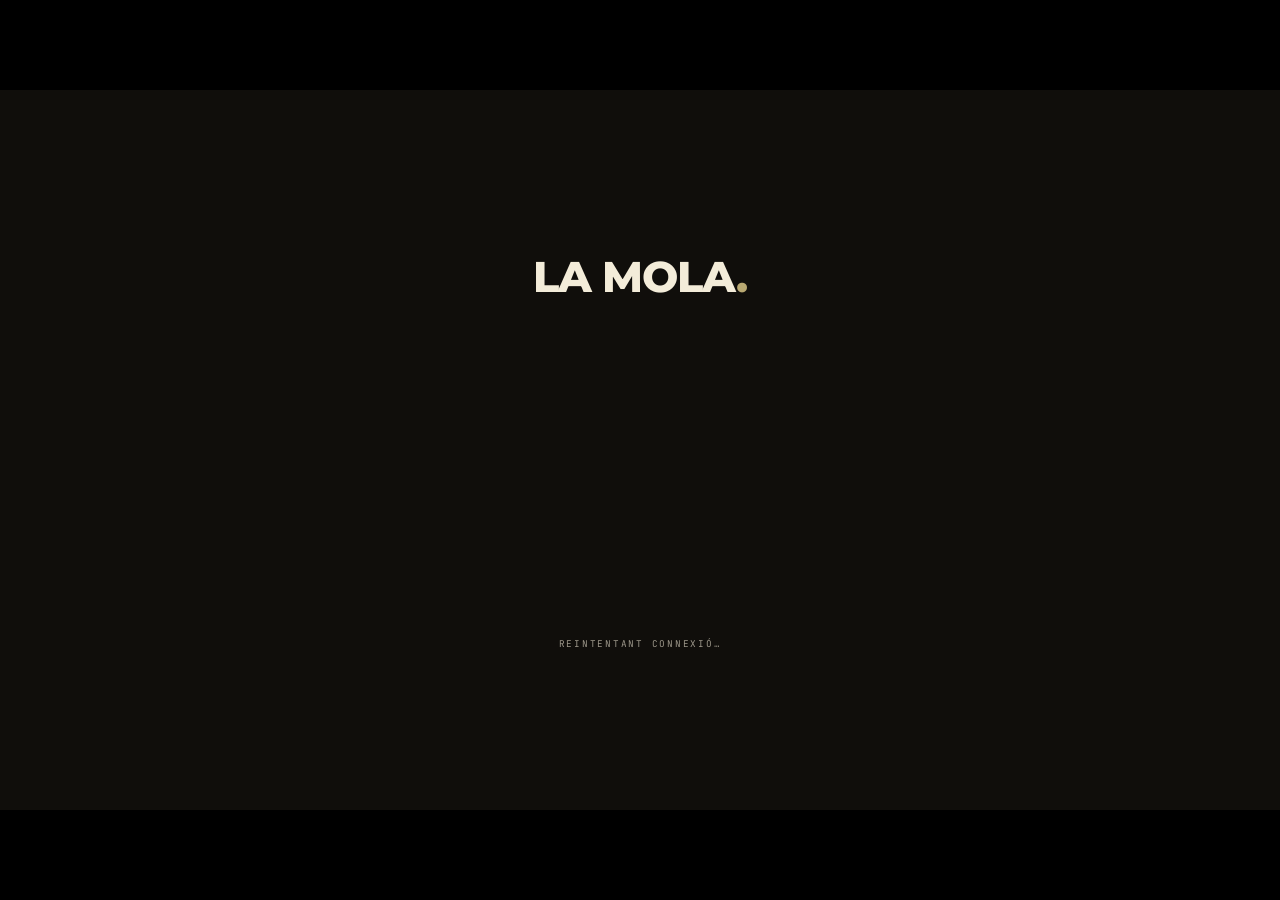
==== index.html @ 9f8ae659 "Initial commit: kiosk TV serveis V2 (editorial boutique) - Stage 1920x1080 escalat per viewport - HU" ====
<!doctype html>
<html lang="ca">
<head>
  <meta charset="utf-8">
  <title>La Mola · Serveis</title>
  <meta name="viewport" content="width=device-width,initial-scale=1">
  <meta name="theme-color" content="#100e0b">
  <link rel="manifest" href="manifest.webmanifest">
  <link rel="preload" as="font" type="font/woff2" href="fonts/montserrat-latin-500-normal.woff2" crossorigin>
  <link rel="preload" as="font" type="font/woff2" href="fonts/montserrat-latin-800-normal.woff2" crossorigin>
  <link rel="preload" as="font" type="font/woff2" href="fonts/instrument-serif-latin-400-italic.woff2" crossorigin>
  <link rel="preload" as="font" type="font/woff2" href="fonts/jetbrains-mono-latin-400-normal.woff2" crossorigin>
  <link rel="stylesheet" href="css/tokens.css">
  <link rel="stylesheet" href="css/tv.css">
  <link rel="icon" href="data:image/svg+xml,%3Csvg xmlns='http://www.w3.org/2000/svg' viewBox='0 0 64 64'%3E%3Crect width='64' height='64' fill='%23100e0b'/%3E%3Ctext x='32' y='42' text-anchor='middle' font-family='Helvetica' font-weight='800' font-size='28' fill='%23f3ecd9'%3ELM%3C/text%3E%3Ccircle cx='48' cy='30' r='3' fill='%23b9a972'/%3E%3C/svg%3E" type="image/svg+xml">
</head>
<body class="tv">
  <div class="stage-wrap">
    <div class="stage" id="stage">

      <!-- HUD top -->
      <div class="hud">
        <div class="hud-left">
          <span class="hud-brand">LA MOLA<em>.</em></span>
          <span class="hud-sep">·</span>
          <span class="hud-coords" id="hud-coords">41°38'28"N 2°01'04"E</span>
        </div>
        <div class="hud-mid">
          <span class="live-dot"></span>
          <span class="hud-coords" style="color: var(--bone);">Coffee Corner · Serveis</span>
        </div>
        <div class="hud-right">
          <span class="hud-tagline" id="hud-tagline">LIFT. BREATHE. REPEAT.</span>
          <span class="hud-sep">·</span>
          <span class="hud-clock" id="hud-clock">--:--<span class="ms">:--</span></span>
        </div>
      </div>

      <!-- Slide body -->
      <div class="body" id="body"></div>

      <!-- HUD bottom -->
      <div class="hud-bottom">
        <div class="col">
          <span class="label">Ara</span>
          <span class="value" id="hud-now">—</span>
        </div>
        <div class="col" style="justify-content: center;">
          <div class="dots" id="hud-dots"></div>
        </div>
        <div class="col right">
          <span class="label">Slide</span>
          <span class="value mono"><strong id="hud-idx">01</strong> / <span id="hud-total">01</span></span>
          <span class="hud-sep" style="color: var(--bone-dim);">·</span>
          <span class="label" id="hud-state">En reproducció</span>
        </div>
      </div>

      <!-- Overlays -->
      <div class="overlay" id="loading">
        <div class="overlay-brand">LA MOLA<em>.</em></div>
        <div class="overlay-spinner"></div>
        <div class="overlay-msg">Carregant serveis…</div>
      </div>
      <div class="overlay" id="error" hidden>
        <div class="overlay-brand">LA MOLA<em>.</em></div>
        <div class="overlay-msg">Reintentant connexió…</div>
      </div>

    </div>
  </div>

  <script src="js/tv/vendor/qrcode.min.js"></script>
  <script type="module" src="js/tv/main.js"></script>
</body>
</html>
---- css/tokens.css ----
/* La Mola · Serveis — design tokens + self-hosted fonts */

/* Montserrat (display + body) */
@font-face { font-family: 'Montserrat'; font-style: normal; font-weight: 400; font-display: swap; src: url('../fonts/montserrat-latin-400-normal.woff2') format('woff2'); }
@font-face { font-family: 'Montserrat'; font-style: normal; font-weight: 500; font-display: swap; src: url('../fonts/montserrat-latin-500-normal.woff2') format('woff2'); }
@font-face { font-family: 'Montserrat'; font-style: italic; font-weight: 500; font-display: swap; src: url('../fonts/montserrat-latin-500-italic.woff2') format('woff2'); }
@font-face { font-family: 'Montserrat'; font-style: normal; font-weight: 600; font-display: swap; src: url('../fonts/montserrat-latin-600-normal.woff2') format('woff2'); }
@font-face { font-family: 'Montserrat'; font-style: normal; font-weight: 800; font-display: swap; src: url('../fonts/montserrat-latin-800-normal.woff2') format('woff2'); }

/* Instrument Serif (editorial italics) */
@font-face { font-family: 'Instrument Serif'; font-style: normal; font-weight: 400; font-display: swap; src: url('../fonts/instrument-serif-latin-400-normal.woff2') format('woff2'); }
@font-face { font-family: 'Instrument Serif'; font-style: italic; font-weight: 400; font-display: swap; src: url('../fonts/instrument-serif-latin-400-italic.woff2') format('woff2'); }

/* JetBrains Mono (labels, coords, mono UI) */
@font-face { font-family: 'JetBrains Mono'; font-style: normal; font-weight: 400; font-display: swap; src: url('../fonts/jetbrains-mono-latin-400-normal.woff2') format('woff2'); }
@font-face { font-family: 'JetBrains Mono'; font-style: normal; font-weight: 500; font-display: swap; src: url('../fonts/jetbrains-mono-latin-500-normal.woff2') format('woff2'); }

:root {
  /* Surface */
  --ink:        #100e0b;
  --ink-soft:   #18150f;
  --ink-deep:   #0a0907;
  --ink-line:   rgba(243, 236, 217, 0.10);
  --ink-line-2: rgba(243, 236, 217, 0.18);

  /* Foreground */
  --bone:       #f3ecd9;
  --bone-mute:  rgba(243, 236, 217, 0.62);
  --bone-dim:   rgba(243, 236, 217, 0.36);

  /* Accents */
  --accent-hi:  #b9a972;   /* warm gold — primary  */
  --accent-lo:  #7a7048;   /* deep olive-gold      */
  --live:       #e89e8a;

  /* Type */
  --f-display:  "Montserrat", "Helvetica Neue", Helvetica, Arial, sans-serif;
  --f-serif:    "Instrument Serif", "Cormorant Garamond", "Times New Roman", serif;
  --f-mono:     "JetBrains Mono", ui-monospace, "SFMono-Regular", Menlo, monospace;

  /* Motion */
  --ease:       cubic-bezier(0.2, 0.7, 0.1, 1);

  /* Burn-in safe insets (used for HUD drift on long sessions) */
  --safe-x: 0px;
  --safe-y: 0px;
}
---- css/tv.css ----
/* La Mola · Serveis — TV kiosk styles (editorial boutique) */

* { box-sizing: border-box; }
html, body { margin: 0; padding: 0; }
html, body, #app, .stage-wrap, .stage { background: #000; }
body {
  color: var(--bone);
  font-family: var(--f-display);
  overflow: hidden;
  width: 100vw; height: 100vh;
  cursor: none;
  -webkit-user-select: none; user-select: none;
}

/* ------------ Stage scaling (1920x1080 design → viewport) ------------ */
.stage-wrap {
  position: fixed; inset: 0;
  background: #000;
  overflow: hidden;
}
.stage {
  position: absolute;
  left: 50%; top: 50%;
  width: 1920px; height: 1080px;
  background: var(--ink);
  color: var(--bone);
  overflow: hidden;
  transform: translate(-50%, -50%) scale(0.48);
  transform-origin: center;
  isolation: isolate;
}
.stage::before {
  content: ""; position: absolute; inset: 0; pointer-events: none; z-index: 2;
  background:
    radial-gradient(1400px 900px at 18% 0%, rgba(185,169,114,0.07), transparent 60%),
    radial-gradient(900px 700px at 100% 100%, rgba(243,236,217,0.04), transparent 55%);
}
.stage::after {
  content: ""; position: absolute; inset: 0; pointer-events: none; z-index: 3;
  background-image: repeating-linear-gradient(0deg, rgba(255,255,255,0.015) 0 1px, transparent 1px 3px);
  mix-blend-mode: overlay; opacity: 0.5;
}

/* ------------ HUD top ------------ */
.hud {
  position: absolute; left: var(--safe-x, 0); top: var(--safe-y, 0);
  right: calc(0px - var(--safe-x, 0px));
  height: 84px; padding: 0 56px;
  display: grid; grid-template-columns: 1fr 1fr 1fr; align-items: center;
  border-bottom: 1px solid var(--ink-line);
  z-index: 6;
  font-family: var(--f-mono);
}
.hud-left  { display: flex; align-items: center; gap: 22px; }
.hud-mid   { display: flex; align-items: center; justify-content: center; gap: 14px; }
.hud-right { display: flex; align-items: center; justify-content: flex-end; gap: 18px; }

.hud-brand {
  font-family: var(--f-display);
  font-weight: 800; font-size: 26px;
  letter-spacing: -0.01em; line-height: 1;
}
.hud-brand em { font-style: normal; color: var(--accent-hi); }
.hud-coords, .hud-tagline, .hud-clock {
  font-family: var(--f-mono); font-size: 13px; letter-spacing: 0.18em;
  color: var(--bone-mute); text-transform: uppercase;
}
.hud-tagline { color: var(--bone); }
.hud-clock { color: var(--bone); font-feature-settings: "tnum" 1, "lnum" 1; }
.hud-clock .ms { color: var(--bone-dim); }
.hud-sep { color: var(--bone-dim); }
.live-dot {
  display: inline-block; width: 8px; height: 8px; border-radius: 50%;
  background: var(--live);
  box-shadow: 0 0 0 0 rgba(232, 158, 138, 0.45);
  animation: pulse 1.6s ease-out infinite;
}
@keyframes pulse {
  0%   { box-shadow: 0 0 0 0   rgba(232,158,138,0.55); }
  70%  { box-shadow: 0 0 0 12px rgba(232,158,138,0); }
  100% { box-shadow: 0 0 0 0   rgba(232,158,138,0); }
}

/* ------------ HUD bottom (progress) ------------ */
.hud-bottom {
  position: absolute; left: 0; right: 0; bottom: 0;
  height: 76px; padding: 0 56px;
  display: grid; grid-template-columns: 1fr auto 1fr; align-items: center;
  border-top: 1px solid var(--ink-line);
  background: linear-gradient(to top, rgba(0,0,0,0.25), transparent);
  z-index: 6;
  font-family: var(--f-mono);
}
.hud-bottom .col { display: flex; align-items: center; gap: 16px; }
.hud-bottom .col.right { justify-content: flex-end; }
.label { color: var(--bone-dim); font-size: 11px; letter-spacing: 0.24em; text-transform: uppercase; }
.value { color: var(--bone); font-size: 14px; letter-spacing: 0.08em; }
.value strong { font-weight: 600; }

/* progress dots */
.dots { display: inline-flex; gap: 10px; align-items: center; }
.dots i {
  position: relative;
  display: inline-block; width: 44px; height: 2px;
  background: var(--ink-line-2);
  overflow: hidden;
}
.dots i.done { background: rgba(185,169,114, 0.55); }
.dots i.on::after {
  content: ""; position: absolute; inset: 0;
  background: var(--accent-hi);
  transform-origin: left center;
  animation: dotgrow var(--slide-ms, 18000ms) linear forwards;
}
@keyframes dotgrow { from { transform: scaleX(0); } to { transform: scaleX(1); } }

/* ------------ Slide host ------------ */
.body {
  position: absolute; left: 0; right: 0; top: 84px; bottom: 76px;
  overflow: hidden;
}
.slide {
  position: absolute; inset: 0;
  padding: 56px 64px 48px;
  opacity: 1;
  display: flex; flex-direction: column;
  animation: slideIn 700ms var(--ease) both;
}
@keyframes slideIn {
  0%   { opacity: 0; transform: translateY(12px); }
  100% { opacity: 1; transform: translateY(0); }
}

/* Kicker bar */
.kicker {
  display: flex; align-items: baseline; gap: 20px;
  font-family: var(--f-mono); font-size: 13px;
  color: var(--bone-mute); letter-spacing: 0.26em; text-transform: uppercase;
}
.kicker .num { color: var(--accent-hi); }
.kicker .rule { flex: 1; height: 1px; background: var(--ink-line); margin-left: 10px; }

/* Typography utilities */
.h-display {
  font-family: var(--f-display); font-weight: 800;
  font-size: 132px; line-height: 0.92; letter-spacing: -0.03em;
}
.h-display em { font-family: var(--f-serif); font-style: italic; font-weight: 400; color: var(--accent-hi); }
.h-2 {
  font-family: var(--f-display); font-weight: 800;
  font-size: 88px; line-height: 0.96; letter-spacing: -0.02em;
}
.h-2 em { font-family: var(--f-serif); font-style: italic; font-weight: 400; color: var(--accent-hi); }
.eyebrow {
  font-family: var(--f-mono); font-size: 13px; letter-spacing: 0.26em;
  text-transform: uppercase; color: var(--bone-dim);
}
.lede {
  font-size: 26px; line-height: 1.35; color: var(--bone-mute); max-width: 50ch;
}

/* ============================================================ */
/* SLIDE · INTRO                                                 */
/* ============================================================ */
.intro {
  display: grid; grid-template-columns: 1.05fr 1fr; gap: 64px;
  align-items: stretch;
  flex: 1; margin-top: 36px;
}
.intro .left { display: flex; flex-direction: column; justify-content: space-between; padding-top: 8px; }
.intro .h-display { margin: 32px 0 0; }
.intro .sub { margin-top: 28px; font-size: 28px; color: var(--bone-mute); line-height: 1.4; max-width: 32ch; }
.intro .coachLine {
  margin-top: 36px; font-family: var(--f-mono); font-size: 14px; letter-spacing: 0.32em;
  color: var(--accent-hi); text-transform: uppercase;
  display: inline-flex; align-items: center; gap: 14px;
}
.intro .coachLine::before {
  content: ""; display: inline-block; width: 36px; height: 1px; background: var(--accent-hi);
}
.intro .foot-row {
  display: flex; justify-content: space-between; align-items: baseline;
  border-top: 1px solid var(--ink-line); padding-top: 22px;
}
.intro .foot-row .foot-val {
  margin-top: 6px; font-family: var(--f-display); font-size: 22px; font-weight: 600;
}
.intro .right {
  display: grid; grid-template-columns: repeat(2, 1fr); grid-template-rows: repeat(2, 1fr);
  gap: 14px;
}
.intro .tile {
  position: relative; overflow: hidden;
  border: 1px solid var(--ink-line);
  background: var(--ink-soft);
  display: flex; align-items: flex-end; padding: 20px;
}
.intro .tile .name {
  font-family: var(--f-display); font-weight: 800; font-size: 22px;
  letter-spacing: -0.005em;
}
.intro .tile .spec {
  font-family: var(--f-mono); font-size: 11px; letter-spacing: 0.24em;
  color: var(--accent-hi); text-transform: uppercase;
  margin-top: 4px;
}
.intro .tile .num {
  position: absolute; top: 14px; left: 18px;
  font-family: var(--f-mono); font-size: 12px; letter-spacing: 0.24em;
  color: var(--bone-dim);
}
.intro .tile .meta { position: relative; z-index: 2; }
.intro .tile .ph {
  position: absolute; inset: 0;
  background:
    linear-gradient(180deg, transparent 50%, rgba(16,14,11,0.85) 100%),
    repeating-linear-gradient(45deg, rgba(185,169,114,0.08) 0 10px, transparent 10px 20px),
    var(--ink-deep);
}
.intro .tile img.tile-photo {
  position: absolute; inset: 0; width: 100%; height: 100%; object-fit: cover;
  filter: saturate(0.85) contrast(1.05);
}
.intro .tile .tile-vignette {
  position: absolute; inset: 0;
  background: linear-gradient(180deg, rgba(16,14,11,0) 35%, rgba(16,14,11,0.85) 100%);
  pointer-events: none;
}

/* ============================================================ */
/* SLIDE · PRO INTRO                                             */
/* ============================================================ */
.proIntro {
  display: grid; place-items: center;
  text-align: center;
  flex: 1;
}
.proIntro .stack {
  display: grid; gap: 28px; justify-items: center;
}
.proIntro .n  {
  font-family: var(--f-mono); font-size: 16px; letter-spacing: 0.4em;
  color: var(--accent-hi); text-transform: uppercase;
}
.proIntro .nm {
  font-family: var(--f-display); font-weight: 800;
  font-size: 200px; line-height: 0.9; letter-spacing: -0.035em;
}
.proIntro .nm em { font-family: var(--f-serif); font-style: italic; font-weight: 400; color: var(--accent-hi); }
.proIntro .sp {
  font-family: var(--f-mono); font-size: 18px; letter-spacing: 0.32em;
  color: var(--bone-mute); text-transform: uppercase;
  display: inline-flex; align-items: center; gap: 18px;
}
.proIntro .sp::before, .proIntro .sp::after {
  content: ""; width: 60px; height: 1px; background: var(--ink-line-2);
}

/* ============================================================ */
/* SLIDE · PRO                                                   */
/* ============================================================ */
.pro {
  display: grid;
  grid-template-columns: 1.1fr 1fr;
  gap: 56px;
  height: 100%;
}
.pro .media {
  position: relative; overflow: hidden;
  border: 1px solid var(--ink-line);
  background: var(--ink-soft);
}
.pro .media .ph,
.pro .media img,
.pro .media video {
  position: absolute; inset: 0;
  width: 100%; height: 100%;
  object-fit: cover;
}
.pro .media .ph {
  background:
    radial-gradient(800px 600px at 30% 20%, rgba(185,169,114,0.18), transparent 60%),
    repeating-linear-gradient(28deg, rgba(243,236,217,0.04) 0 12px, transparent 12px 24px),
    linear-gradient(180deg, #1c1814 0%, #100e0b 100%);
  display: grid; place-items: center;
  color: var(--bone-dim);
  font-family: var(--f-mono); font-size: 12px; letter-spacing: 0.32em;
  text-transform: uppercase;
}
.pro .media .ph::before {
  content: ""; position: absolute; left: 24px; top: 24px;
  width: 24px; height: 24px;
  border-left: 1px solid var(--bone-dim);
  border-top: 1px solid var(--bone-dim);
}
.pro .media .ph::after {
  content: ""; position: absolute; right: 24px; bottom: 24px;
  width: 24px; height: 24px;
  border-right: 1px solid var(--bone-dim);
  border-bottom: 1px solid var(--bone-dim);
}
.pro .media .vignette {
  position: absolute; inset: 0;
  background: linear-gradient(180deg, rgba(16,14,11,0) 50%, rgba(16,14,11,0.7) 100%);
  pointer-events: none;
}
.pro .media .badge {
  position: absolute; left: 24px; top: 24px;
  display: inline-flex; gap: 10px; align-items: center;
  padding: 8px 12px;
  background: rgba(16,14,11,0.7);
  border: 1px solid var(--ink-line-2);
  font-family: var(--f-mono); font-size: 11px; letter-spacing: 0.28em; text-transform: uppercase;
  color: var(--bone-mute);
  z-index: 2;
}
.pro .media .badge .badge-dot {
  background: var(--accent-hi); width: 6px; height: 6px; border-radius: 50%; display: inline-block;
}
.pro .media .badge b { color: var(--accent-hi); font-weight: 600; }
.pro .media .badge .badge-soft { opacity: 0.6; }
.pro .media .corner-id {
  position: absolute; right: 24px; bottom: 24px; z-index: 2;
  font-family: var(--f-mono); font-size: 11px; letter-spacing: 0.28em;
  color: var(--bone-mute);
}

/* right column */
.pro .right {
  display: grid; grid-template-rows: auto auto auto 1fr auto; gap: 24px;
  align-content: start; padding-top: 4px;
}
.pro .name {
  font-family: var(--f-display); font-weight: 800;
  font-size: 118px; line-height: 0.92; letter-spacing: -0.03em;
  margin: 0;
}
.pro .name em {
  font-family: var(--f-serif); font-style: italic; font-weight: 400; color: var(--accent-hi);
  letter-spacing: -0.01em;
}
.pro .specialty {
  font-family: var(--f-mono); font-size: 16px; letter-spacing: 0.3em;
  color: var(--accent-hi); text-transform: uppercase;
  display: inline-flex; align-items: center; gap: 14px;
}
.pro .specialty::before {
  content: ""; width: 36px; height: 1px; background: var(--accent-hi);
}
.pro .bullets { list-style: none; margin: 0; padding: 0; display: grid; gap: 14px; }
.pro .bullets li {
  font-size: 28px; line-height: 1.32; color: var(--bone);
  padding-left: 32px; position: relative;
}
.pro .bullets li::before {
  content: ""; position: absolute; left: 0; top: 14px;
  width: 18px; height: 1px; background: var(--accent-hi);
}

/* QR card */
.qr {
  display: grid; grid-template-columns: auto 1fr; gap: 28px; align-items: center;
  padding: 24px;
  background: var(--bone);
  color: var(--ink);
  border: 1px solid var(--ink-line-2);
}
.qr .qrbox {
  width: 220px; height: 220px;
  background: #fff;
  display: grid; place-items: center;
  position: relative;
}
.qr .qrbox svg, .qr .qrbox img { display: block; width: 100%; height: 100%; }
.qr .qrbox .corner {
  position: absolute; width: 18px; height: 18px;
  border: 2px solid var(--ink);
}
.qr .qrbox .corner.tl { left: -6px; top: -6px; border-right: 0; border-bottom: 0; }
.qr .qrbox .corner.tr { right: -6px; top: -6px; border-left: 0; border-bottom: 0; }
.qr .qrbox .corner.bl { left: -6px; bottom: -6px; border-right: 0; border-top: 0; }
.qr .qrbox .corner.br { right: -6px; bottom: -6px; border-left: 0; border-top: 0; }

.qr .cta-eyebrow {
  font-family: var(--f-mono); font-size: 11px; letter-spacing: 0.3em; text-transform: uppercase;
  color: var(--accent-lo);
}
.qr .cta-headline {
  font-family: var(--f-display); font-weight: 800; font-size: 30px; line-height: 1.06;
  margin: 8px 0 14px; letter-spacing: -0.01em;
  color: var(--ink);
}
.qr .cta-phone {
  font-family: var(--f-mono); font-size: 18px; letter-spacing: 0.16em;
  color: var(--ink);
  display: flex; align-items: center; gap: 10px;
}
.qr .cta-phone .wa {
  display: inline-grid; place-items: center;
  width: 26px; height: 26px; border-radius: 50%; background: #25d366; color: #fff;
  font-size: 14px; font-weight: 700;
}
.qr .cta-phone .num strong { font-weight: 600; }

/* ============================================================ */
/* SLIDE · MERCH                                                 */
/* ============================================================ */
.merch {
  display: grid; grid-template-columns: 1.1fr 1fr; gap: 64px;
  flex: 1; margin-top: 36px;
}
.merch .head { display: grid; gap: 20px; align-content: start; padding-top: 12px; }
.merch .head .h-display { margin: 12px 0 0; }
.merch .head .sub { font-size: 28px; color: var(--bone-mute); line-height: 1.35; max-width: 30ch; }
.merch .head .meta {
  display: flex; align-items: baseline; gap: 32px; margin-top: 24px;
  border-top: 1px solid var(--ink-line); padding-top: 24px;
}
.merch .head .price { font-family: var(--f-serif); font-style: italic; font-size: 96px; color: var(--accent-hi); line-height: 1; }
.merch .head .priceLabel { font-family: var(--f-mono); font-size: 13px; letter-spacing: 0.24em; color: var(--bone-mute); text-transform: uppercase; }
.merch .head .ctaLabel { font-family: var(--f-mono); font-size: 13px; letter-spacing: 0.22em; color: var(--bone-mute); text-transform: uppercase; margin-top: 8px; }
.merch .products { display: grid; gap: 0; align-content: start; }
.merch .product {
  display: grid; grid-template-columns: 60px 1fr auto; gap: 18px; align-items: center;
  padding: 22px 4px; border-top: 1px solid var(--ink-line);
}
.merch .product:last-child { border-bottom: 1px solid var(--ink-line); }
.merch .product .n { font-family: var(--f-mono); font-size: 13px; letter-spacing: 0.24em; color: var(--bone-dim); }
.merch .product .nm { font-family: var(--f-display); font-weight: 800; font-size: 28px; letter-spacing: -0.01em; }
.merch .product .tg { font-family: var(--f-mono); font-size: 12px; letter-spacing: 0.18em; color: var(--bone-mute); text-transform: uppercase; margin-top: 4px; }
.merch .product .sw { display: flex; gap: 6px; }
.merch .product .sw i {
  display: inline-block; width: 22px; height: 22px; border-radius: 50%;
  border: 1px solid var(--ink-line-2);
}

/* ------------ Loading / Error overlays ------------ */
.overlay {
  position: absolute; inset: 0; z-index: 50;
  display: grid; place-items: center; gap: 22px;
  background: var(--ink);
}
.overlay-brand {
  font-family: var(--f-display); font-weight: 800; font-size: 64px; letter-spacing: -0.02em;
}
.overlay-brand em { font-style: normal; color: var(--accent-hi); }
.overlay-spinner {
  width: 60px; height: 60px; border-radius: 50%;
  border: 2px solid var(--ink-line-2); border-top-color: var(--accent-hi);
  animation: spin 1.2s linear infinite;
}
@keyframes spin { to { transform: rotate(360deg); } }
.overlay-msg {
  font-family: var(--f-mono); font-size: 14px; letter-spacing: 0.26em;
  color: var(--bone-mute); text-transform: uppercase;
}
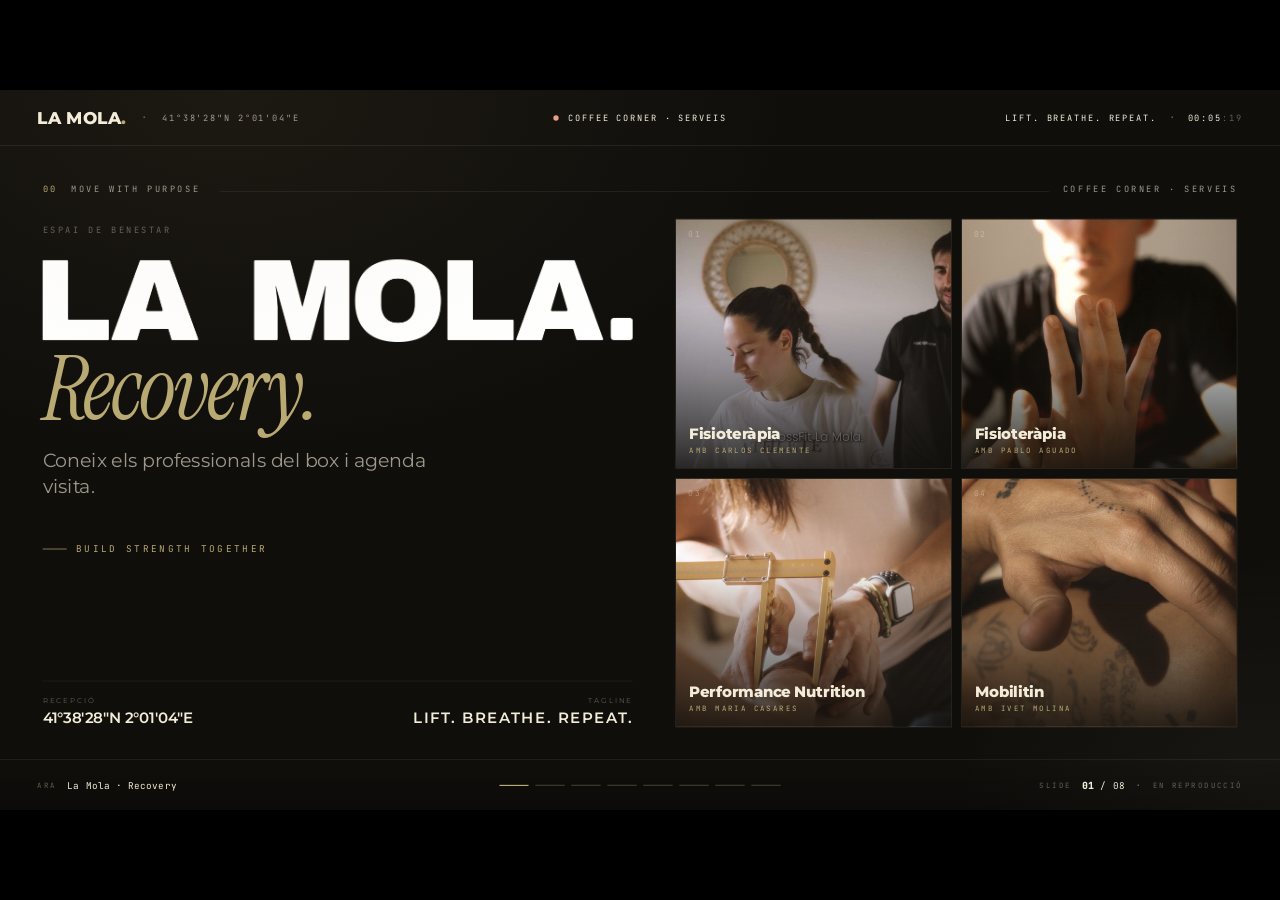
==== commit 6f86b4a9: "carousel rhythm: drop proIntro, intro becomes the separator between pros Three changes asked from th" ====
--- a/index.html
+++ b/index.html
@@ -10,6 +10,7 @@
   <link rel="preload" as="font" type="font/woff2" href="fonts/montserrat-latin-800-normal.woff2" crossorigin>
   <link rel="preload" as="font" type="font/woff2" href="fonts/instrument-serif-latin-400-italic.woff2" crossorigin>
   <link rel="preload" as="font" type="font/woff2" href="fonts/jetbrains-mono-latin-400-normal.woff2" crossorigin>
+  <link rel="preload" as="font" type="font/woff2" href="fonts/poppins-latin-700-normal.woff2" crossorigin>
   <link rel="stylesheet" href="css/tokens.css">
   <link rel="stylesheet" href="css/tv.css">
   <link rel="icon" href="data:image/svg+xml,%3Csvg xmlns='http://www.w3.org/2000/svg' viewBox='0 0 64 64'%3E%3Crect width='64' height='64' fill='%23100e0b'/%3E%3Ctext x='32' y='42' text-anchor='middle' font-family='Helvetica' font-weight='800' font-size='28' fill='%23f3ecd9'%3ELM%3C/text%3E%3Ccircle cx='48' cy='30' r='3' fill='%23b9a972'/%3E%3C/svg%3E" type="image/svg+xml">
--- a/css/tokens.css
+++ b/css/tokens.css
@@ -14,6 +14,13 @@
 /* JetBrains Mono (labels, coords, mono UI) */
 @font-face { font-family: 'JetBrains Mono'; font-style: normal; font-weight: 400; font-display: swap; src: url('../fonts/jetbrains-mono-latin-400-normal.woff2') format('woff2'); }
 @font-face { font-family: 'JetBrains Mono'; font-style: normal; font-weight: 500; font-display: swap; src: url('../fonts/jetbrains-mono-latin-500-normal.woff2') format('woff2'); }
+
+/* Poppins (service titles — uniform single-font headline) */
+@font-face { font-family: 'Poppins'; font-style: normal; font-weight: 400; font-display: swap; src: url('../fonts/poppins-latin-400-normal.woff2') format('woff2'); }
+@font-face { font-family: 'Poppins'; font-style: normal; font-weight: 500; font-display: swap; src: url('../fonts/poppins-latin-500-normal.woff2') format('woff2'); }
+@font-face { font-family: 'Poppins'; font-style: normal; font-weight: 600; font-display: swap; src: url('../fonts/poppins-latin-600-normal.woff2') format('woff2'); }
+@font-face { font-family: 'Poppins'; font-style: normal; font-weight: 700; font-display: swap; src: url('../fonts/poppins-latin-700-normal.woff2') format('woff2'); }
+@font-face { font-family: 'Poppins'; font-style: normal; font-weight: 800; font-display: swap; src: url('../fonts/poppins-latin-800-normal.woff2') format('woff2'); }
 
 :root {
   /* Surface */
@@ -37,6 +44,7 @@
   --f-display:  "Montserrat", "Helvetica Neue", Helvetica, Arial, sans-serif;
   --f-serif:    "Instrument Serif", "Cormorant Garamond", "Times New Roman", serif;
   --f-mono:     "JetBrains Mono", ui-monospace, "SFMono-Regular", Menlo, monospace;
+  --f-service:  "Poppins", "Helvetica Neue", Helvetica, Arial, sans-serif;
 
   /* Motion */
   --ease:       cubic-bezier(0.2, 0.7, 0.1, 1);
--- a/css/tv.css
+++ b/css/tv.css
@@ -168,7 +168,17 @@
   flex: 1; margin-top: 36px;
 }
 .intro .left { display: flex; flex-direction: column; justify-content: space-between; padding-top: 8px; }
-.intro .h-display { margin: 32px 0 0; }
+.intro .h-display { margin: 32px 0 0; display: flex; flex-direction: column; gap: 8px; align-items: flex-start; }
+.intro .h-display .brand-mark {
+  display: block;
+  height: 132px;
+  width: auto;
+  max-width: 100%;
+  object-fit: contain;
+  object-position: left center;
+  filter: invert(1);
+}
+.intro .h-display em { line-height: 0.9; }
 .intro .sub { margin-top: 28px; font-size: 28px; color: var(--bone-mute); line-height: 1.4; max-width: 32ch; }
 .intro .coachLine {
   margin-top: 36px; font-family: var(--f-mono); font-size: 14px; letter-spacing: 0.32em;
@@ -248,12 +258,19 @@
 }
 .proIntro .nm em { font-family: var(--f-serif); font-style: italic; font-weight: 400; color: var(--accent-hi); }
 .proIntro .sp {
-  font-family: var(--f-mono); font-size: 18px; letter-spacing: 0.32em;
-  color: var(--bone-mute); text-transform: uppercase;
-  display: inline-flex; align-items: center; gap: 18px;
+  display: inline-flex; align-items: baseline; gap: 18px;
 }
 .proIntro .sp::before, .proIntro .sp::after {
-  content: ""; width: 60px; height: 1px; background: var(--ink-line-2);
+  content: ""; align-self: center; width: 60px; height: 1px; background: var(--ink-line-2);
+}
+.proIntro .sp .sp-label {
+  font-family: var(--f-mono); font-size: 14px; letter-spacing: 0.32em;
+  color: var(--accent-hi); text-transform: uppercase; opacity: 0.7;
+}
+.proIntro .sp .sp-name {
+  font-family: var(--f-serif); font-style: italic; font-weight: 400;
+  font-size: 40px; line-height: 1; color: var(--bone);
+  letter-spacing: -0.005em;
 }
 
 /* ============================================================ */
@@ -331,13 +348,13 @@
   align-content: start; padding-top: 4px;
 }
 .pro .name {
-  font-family: var(--f-display); font-weight: 800;
-  font-size: 118px; line-height: 0.92; letter-spacing: -0.03em;
+  font-family: var(--f-service); font-weight: 700;
+  font-size: 118px; line-height: 0.96; letter-spacing: -0.025em;
   margin: 0;
 }
 .pro .name em {
-  font-family: var(--f-serif); font-style: italic; font-weight: 400; color: var(--accent-hi);
-  letter-spacing: -0.01em;
+  font-family: var(--f-service); font-style: normal; font-weight: 700; color: inherit;
+  letter-spacing: -0.025em;
 }
 .pro .specialty {
   font-family: var(--f-mono); font-size: 16px; letter-spacing: 0.3em;
@@ -346,6 +363,19 @@
 }
 .pro .specialty::before {
   content: ""; width: 36px; height: 1px; background: var(--accent-hi);
+}
+.pro .pro-credit {
+  display: flex; align-items: baseline; gap: 18px;
+  margin-top: 4px;
+}
+.pro .pro-credit .credit-label {
+  font-family: var(--f-mono); font-size: 13px; letter-spacing: 0.32em;
+  text-transform: uppercase; color: var(--accent-hi); opacity: 0.65;
+}
+.pro .pro-credit .credit-name {
+  font-family: var(--f-serif); font-style: italic; font-weight: 400;
+  font-size: 46px; line-height: 1; letter-spacing: -0.005em;
+  color: var(--accent-hi);
 }
 .pro .bullets { list-style: none; margin: 0; padding: 0; display: grid; gap: 14px; }
 .pro .bullets li {
@@ -440,6 +470,7 @@
   display: grid; place-items: center; gap: 22px;
   background: var(--ink);
 }
+.overlay[hidden] { display: none !important; }
 .overlay-brand {
   font-family: var(--f-display); font-weight: 800; font-size: 64px; letter-spacing: -0.02em;
 }
